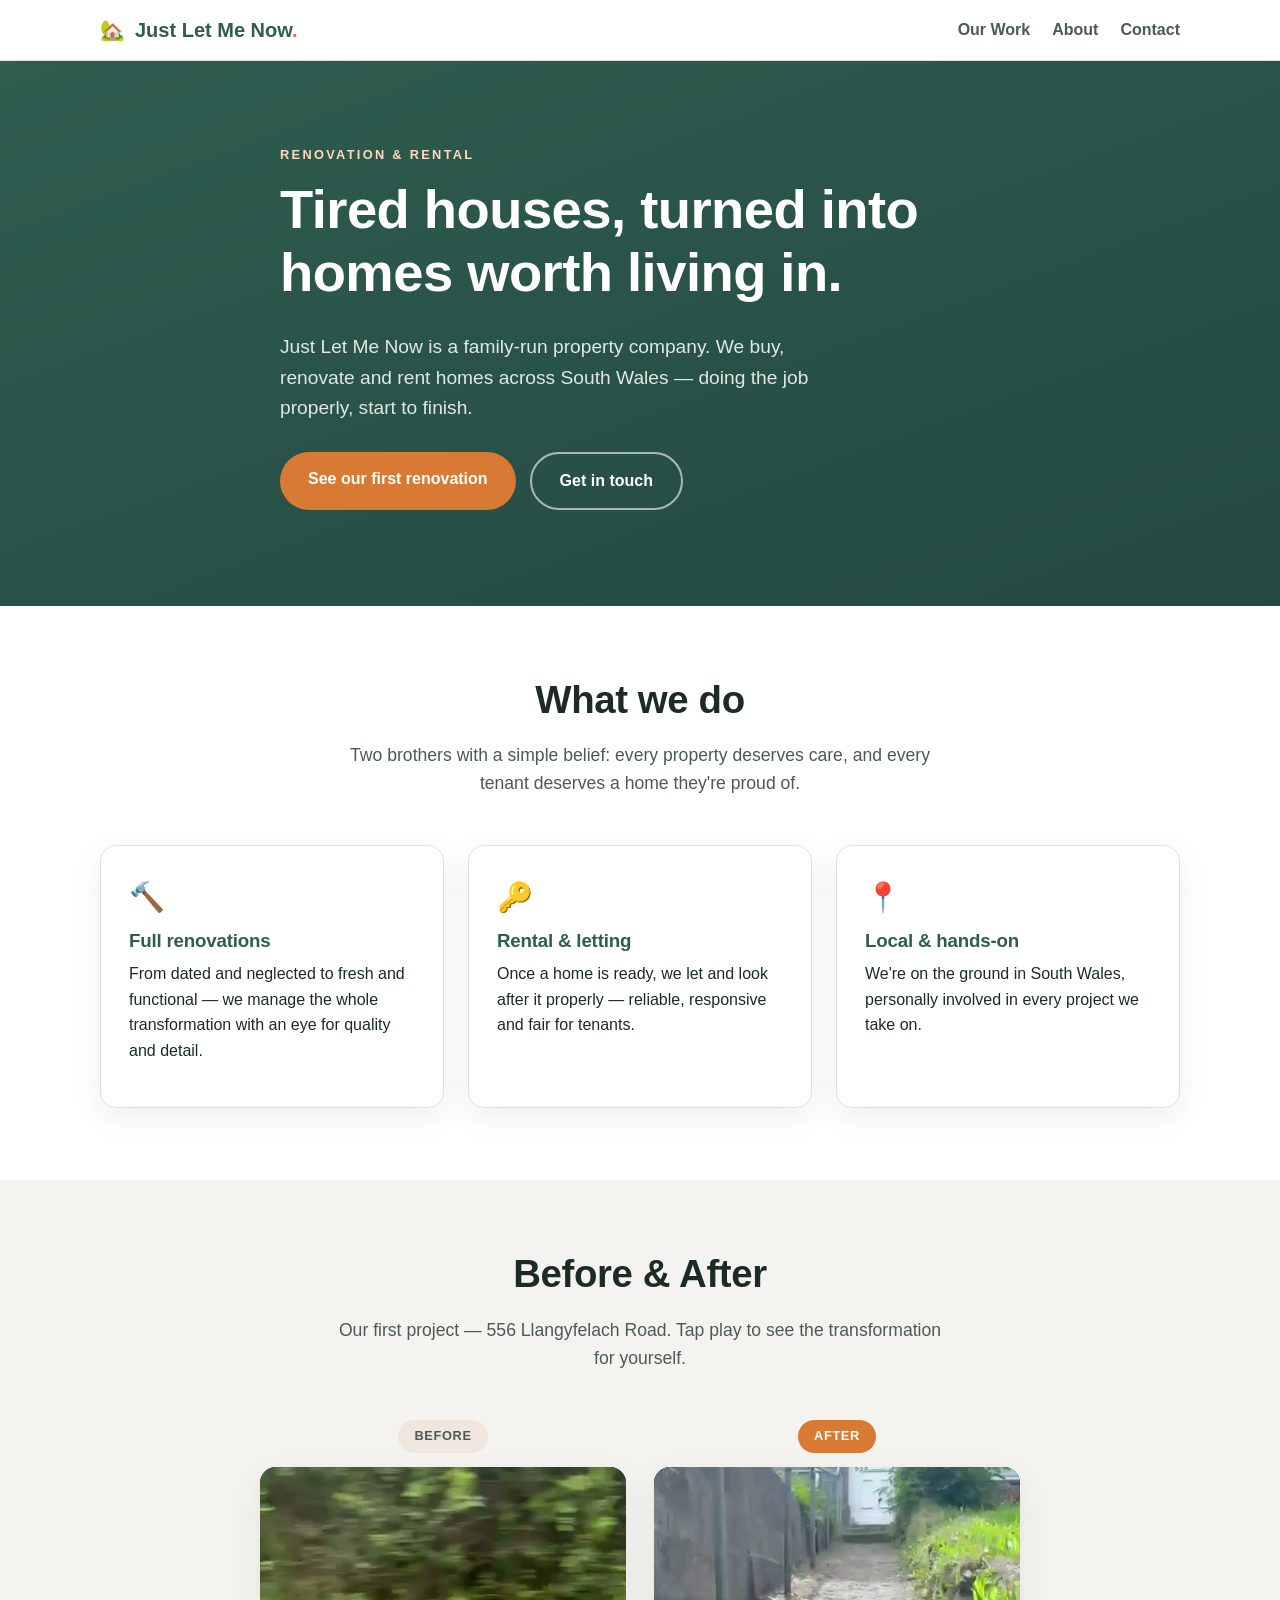
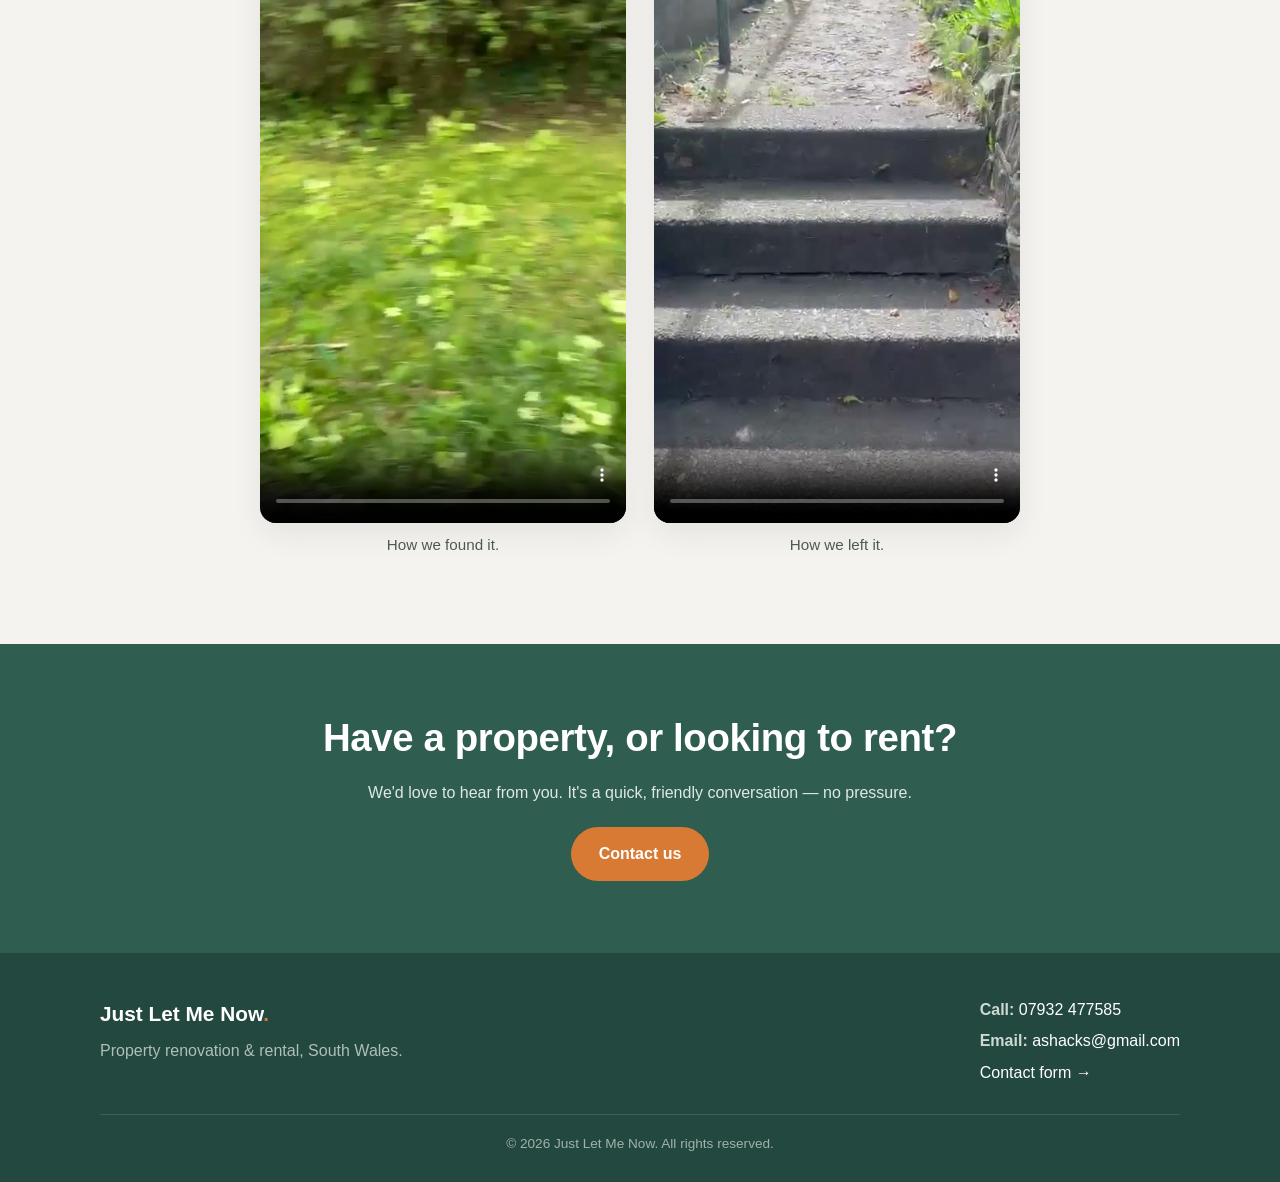
==== index.html @ cdf26bf0 "Build Just Let Me Now website with before/after videos, contact form, and FTP auto-deploy Co-Authore" ====
<!DOCTYPE html>
<html lang="en">
<head>
  <meta charset="UTF-8" />
  <meta name="viewport" content="width=device-width, initial-scale=1.0" />
  <title>Just Let Me Now — Property Renovation & Rental</title>
  <meta name="description" content="Just Let Me Now — a family-run property renovation and rental company. We transform tired houses into homes worth living in. See our before &amp; after." />
  <link rel="icon" href="assets/favicon.svg" type="image/svg+xml" />
  <link rel="stylesheet" href="styles.css" />
  <!-- Open Graph / social preview -->
  <meta property="og:title" content="Just Let Me Now — Property Renovation & Rental" />
  <meta property="og:description" content="We transform tired houses into homes worth living in. See our first renovation before &amp; after." />
  <meta property="og:type" content="website" />
  <meta property="og:url" content="https://www.justletmenow.com/" />
  <meta property="og:image" content="https://www.justletmenow.com/assets/after.jpg" />
</head>
<body>

  <header class="site-header">
    <nav class="nav">
      <a class="brand" href="index.html">
        <span aria-hidden="true">🏡</span>
        <span class="full">Just Let Me Now<span class="dot">.</span></span>
      </a>
      <div class="nav-links">
        <a href="#work">Our Work</a>
        <a href="#about">About</a>
        <a href="contact.html">Contact</a>
      </div>
    </nav>
  </header>

  <!-- Hero -->
  <section class="hero">
    <div class="container">
      <p class="eyebrow">Renovation &amp; Rental</p>
      <h1>Tired houses, turned into homes worth living in.</h1>
      <p class="lead">Just Let Me Now is a family-run property company. We buy, renovate and rent
        homes across South Wales — doing the job properly, start to finish.</p>
      <div class="hero-cta">
        <a class="btn" href="#work">See our first renovation</a>
        <a class="btn btn-ghost" href="contact.html">Get in touch</a>
      </div>
    </div>
  </section>

  <!-- What we do -->
  <section id="about">
    <div class="container">
      <div class="section-head">
        <h2>What we do</h2>
        <p>Two brothers with a simple belief: every property deserves care, and every tenant
          deserves a home they're proud of.</p>
      </div>
      <div class="grid-3">
        <div class="card">
          <div class="ico" aria-hidden="true">🔨</div>
          <h3>Full renovations</h3>
          <p>From dated and neglected to fresh and functional — we manage the whole transformation
            with an eye for quality and detail.</p>
        </div>
        <div class="card">
          <div class="ico" aria-hidden="true">🔑</div>
          <h3>Rental &amp; letting</h3>
          <p>Once a home is ready, we let and look after it properly — reliable, responsive and
            fair for tenants.</p>
        </div>
        <div class="card">
          <div class="ico" aria-hidden="true">📍</div>
          <h3>Local &amp; hands-on</h3>
          <p>We're on the ground in South Wales, personally involved in every project we take on.</p>
        </div>
      </div>
    </div>
  </section>

  <!-- Before / After -->
  <section id="work" class="alt">
    <div class="container">
      <div class="section-head">
        <h2>Before &amp; After</h2>
        <p>Our first project — 556 Llangyfelach Road. Tap play to see the transformation for
          yourself.</p>
      </div>
      <div class="ba-grid">
        <div class="ba-item before">
          <span class="tag">Before</span>
          <video controls preload="none" poster="assets/before.jpg" playsinline>
            <source src="assets/before.mp4" type="video/mp4" />
            Your browser doesn't support embedded video.
          </video>
          <p class="ba-caption">How we found it.</p>
        </div>
        <div class="ba-item after">
          <span class="tag">After</span>
          <video controls preload="none" poster="assets/after.jpg" playsinline>
            <source src="assets/after.mp4" type="video/mp4" />
            Your browser doesn't support embedded video.
          </video>
          <p class="ba-caption">How we left it.</p>
        </div>
      </div>
    </div>
  </section>

  <!-- CTA band -->
  <section class="cta-band">
    <div class="container">
      <h2>Have a property, or looking to rent?</h2>
      <p>We'd love to hear from you. It's a quick, friendly conversation — no pressure.</p>
      <div style="margin-top:22px;">
        <a class="btn" href="contact.html">Contact us</a>
      </div>
    </div>
  </section>

  <footer class="site-footer">
    <div class="container">
      <div class="footer-grid">
        <div>
          <div class="footer-brand">Just Let Me Now<span class="dot">.</span></div>
          <p style="margin-top:8px; color:#aebfb8;">Property renovation &amp; rental, South Wales.</p>
        </div>
        <div>
          <p style="margin:0 0 6px;"><strong>Call:</strong> <a href="tel:+447932477585">07932 477585</a></p>
          <p style="margin:0 0 6px;"><strong>Email:</strong> <a href="mailto:ashacks@gmail.com">ashacks@gmail.com</a></p>
          <p style="margin:0;"><a href="contact.html">Contact form →</a></p>
        </div>
      </div>
      <div class="footer-bottom">
        © <span id="year">2026</span> Just Let Me Now. All rights reserved.
      </div>
    </div>
  </footer>

  <script>document.getElementById('year').textContent = new Date().getFullYear();</script>
</body>
</html>
---- styles.css ----
/* Just Let Me Now — property renovation & rental
   Clean, modern, mobile-first theme */

:root {
  --bg: #ffffff;
  --bg-alt: #f5f3ef;
  --ink: #1c2b25;
  --ink-soft: #4c5a53;
  --accent: #d97a34;      /* warm terracotta */
  --accent-dark: #b45f22;
  --brand: #2f5d50;       /* deep green */
  --brand-dark: #234840;
  --line: #e3ded6;
  --radius: 16px;
  --shadow: 0 10px 30px rgba(28, 43, 37, 0.08);
  --maxw: 1120px;
  --font: -apple-system, BlinkMacSystemFont, "Segoe UI", Roboto, Helvetica, Arial, sans-serif;
}

* { box-sizing: border-box; }

html { scroll-behavior: smooth; }

body {
  margin: 0;
  font-family: var(--font);
  color: var(--ink);
  background: var(--bg);
  line-height: 1.6;
  -webkit-font-smoothing: antialiased;
}

img, video { max-width: 100%; display: block; }

a { color: var(--brand); text-decoration: none; }
a:hover { color: var(--accent-dark); }

h1, h2, h3 { line-height: 1.15; margin: 0 0 .5em; letter-spacing: -0.01em; }
h1 { font-size: clamp(2rem, 5vw, 3.4rem); }
h2 { font-size: clamp(1.6rem, 3.5vw, 2.4rem); }
p { margin: 0 0 1em; }

.container { width: 100%; max-width: var(--maxw); margin: 0 auto; padding: 0 20px; }

/* ---- Buttons ---- */
.btn {
  display: inline-block;
  background: var(--accent);
  color: #fff;
  padding: 14px 28px;
  border-radius: 999px;
  font-weight: 600;
  border: none;
  cursor: pointer;
  transition: transform .15s ease, background .2s ease;
}
.btn:hover { background: var(--accent-dark); color: #fff; transform: translateY(-2px); }
.btn-ghost {
  background: transparent;
  color: var(--brand);
  border: 2px solid var(--brand);
}
.btn-ghost:hover { background: var(--brand); color: #fff; }

/* ---- Header ---- */
.site-header {
  position: sticky; top: 0; z-index: 50;
  background: rgba(255,255,255,.9);
  backdrop-filter: blur(8px);
  border-bottom: 1px solid var(--line);
}
.nav {
  display: flex; align-items: center; justify-content: space-between;
  padding: 14px 20px; max-width: var(--maxw); margin: 0 auto;
}
.brand { display: flex; align-items: center; gap: 10px; font-weight: 800; font-size: 1.25rem; color: var(--brand); }
.brand .dot { color: var(--accent); }
.brand:hover { color: var(--brand-dark); }
.nav-links { display: flex; gap: 22px; align-items: center; }
.nav-links a { color: var(--ink-soft); font-weight: 600; }
.nav-links a:hover { color: var(--accent-dark); }

/* ---- Hero ---- */
.hero {
  background: linear-gradient(160deg, var(--brand) 0%, var(--brand-dark) 100%);
  color: #fff;
  padding: 84px 0 96px;
  position: relative;
  overflow: hidden;
}
.hero .container { position: relative; z-index: 2; max-width: 760px; }
.hero .eyebrow {
  text-transform: uppercase; letter-spacing: .18em; font-size: .8rem;
  color: #ffd9bd; font-weight: 700; margin-bottom: 14px;
}
.hero h1 { color: #fff; }
.hero p.lead { font-size: 1.2rem; color: #dfe9e4; max-width: 560px; }
.hero-cta { display: flex; gap: 14px; flex-wrap: wrap; margin-top: 28px; }
.hero-cta .btn-ghost { color: #fff; border-color: rgba(255,255,255,.6); }
.hero-cta .btn-ghost:hover { background: #fff; color: var(--brand); }

/* ---- Sections ---- */
section { padding: 72px 0; }
.section-head { max-width: 620px; margin: 0 auto 48px; text-align: center; }
.section-head p { color: var(--ink-soft); font-size: 1.1rem; }
.alt { background: var(--bg-alt); }

/* ---- Features ---- */
.grid-3 { display: grid; grid-template-columns: repeat(3, 1fr); gap: 24px; }
.card {
  background: #fff; border: 1px solid var(--line); border-radius: var(--radius);
  padding: 28px; box-shadow: var(--shadow);
}
.card h3 { color: var(--brand); }
.card .ico { font-size: 1.8rem; margin-bottom: 10px; }

/* ---- Before / After ---- */
.ba-grid {
  display: grid; grid-template-columns: repeat(2, 1fr); gap: 28px;
  max-width: 760px; margin: 0 auto;
}
.ba-item { text-align: center; }
.ba-item .tag {
  display: inline-block; font-weight: 700; letter-spacing: .05em;
  text-transform: uppercase; font-size: .8rem; padding: 6px 16px;
  border-radius: 999px; margin-bottom: 14px;
}
.ba-item.before .tag { background: #efe7dd; color: var(--ink-soft); }
.ba-item.after  .tag { background: var(--accent); color: #fff; }
.ba-item video {
  width: 100%; border-radius: var(--radius); box-shadow: var(--shadow);
  background: #000; aspect-ratio: 464 / 832;
}
.ba-caption { color: var(--ink-soft); margin-top: 10px; font-size: .95rem; }

/* ---- Contact ---- */
.contact-wrap { display: grid; grid-template-columns: 1.1fr 1fr; gap: 40px; align-items: start; }
.contact-info .line { display: flex; align-items: center; gap: 12px; margin-bottom: 16px; font-size: 1.05rem; }
.contact-info .line .ico { font-size: 1.3rem; }
form.contact-form { background: #fff; border: 1px solid var(--line); border-radius: var(--radius); padding: 28px; box-shadow: var(--shadow); }
.field { margin-bottom: 18px; }
.field label { display: block; font-weight: 600; margin-bottom: 6px; font-size: .95rem; }
.field input, .field textarea {
  width: 100%; padding: 12px 14px; border: 1px solid var(--line);
  border-radius: 10px; font-family: inherit; font-size: 1rem; background: #fdfcfa;
}
.field input:focus, .field textarea:focus { outline: none; border-color: var(--accent); box-shadow: 0 0 0 3px rgba(217,122,52,.15); }
.field textarea { min-height: 130px; resize: vertical; }
.hp { position: absolute; left: -9999px; }  /* honeypot */
.form-note { font-size: .85rem; color: var(--ink-soft); margin-top: 8px; }
.alert { padding: 14px 18px; border-radius: 10px; margin-bottom: 22px; font-weight: 600; }
.alert.ok { background: #e6f4ec; color: #1f6b45; border: 1px solid #bfe3ce; }
.alert.err { background: #fbe9e7; color: #a3372c; border: 1px solid #f2c6c0; }

/* ---- CTA band ---- */
.cta-band { background: var(--brand); color: #fff; text-align: center; }
.cta-band h2 { color: #fff; }
.cta-band p { color: #dfe9e4; }

/* ---- Footer ---- */
.site-footer { background: var(--brand-dark); color: #cdd9d3; padding: 44px 0 28px; }
.footer-grid { display: flex; justify-content: space-between; flex-wrap: wrap; gap: 24px; }
.site-footer a { color: #fff; }
.site-footer a:hover { color: var(--accent); }
.footer-brand { font-weight: 800; font-size: 1.3rem; color: #fff; }
.footer-brand .dot { color: var(--accent); }
.footer-bottom { border-top: 1px solid rgba(255,255,255,.12); margin-top: 28px; padding-top: 18px; font-size: .85rem; color: #9fb2ab; text-align: center; }

/* ---- Responsive ---- */
@media (max-width: 820px) {
  .grid-3 { grid-template-columns: 1fr; }
  .contact-wrap { grid-template-columns: 1fr; }
  .nav-links { gap: 14px; font-size: .95rem; }
}
@media (max-width: 560px) {
  .ba-grid { grid-template-columns: 1fr; max-width: 360px; }
  .brand span.full { display: none; }
  section { padding: 54px 0; }
}
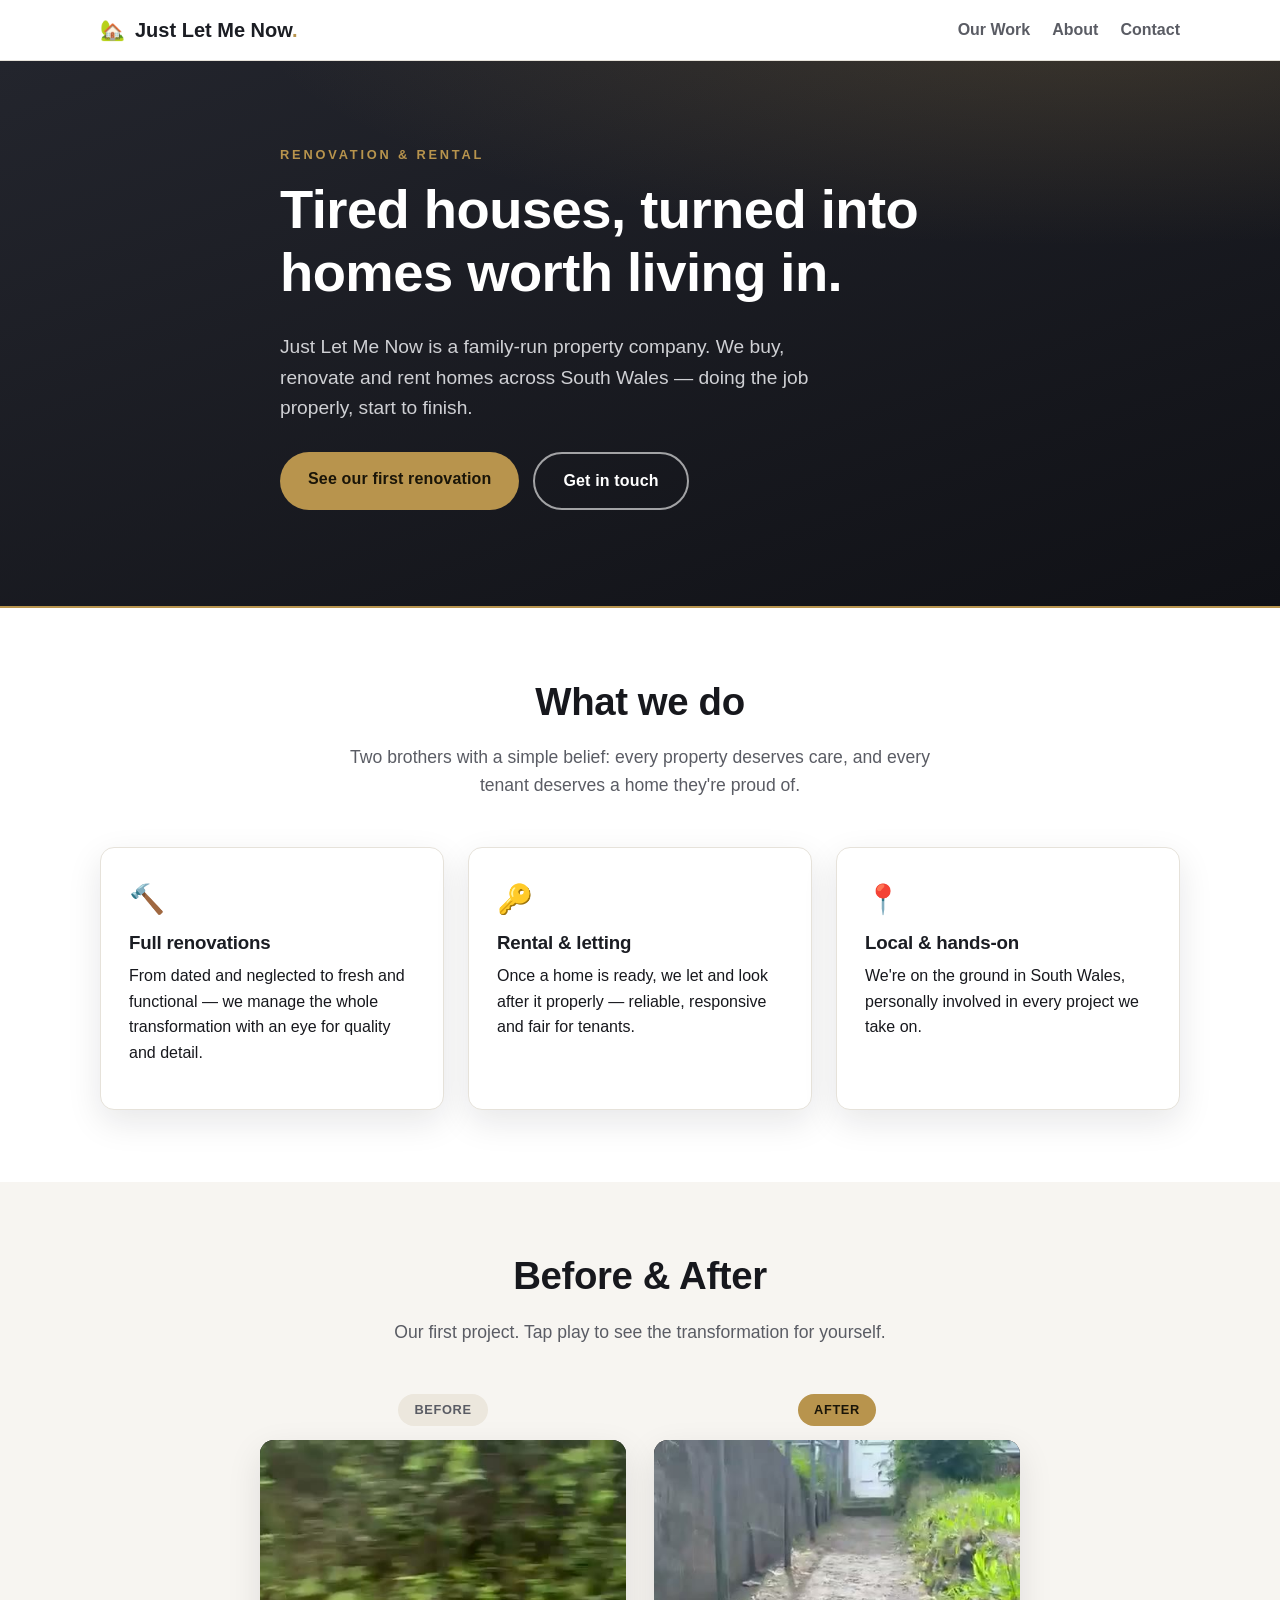
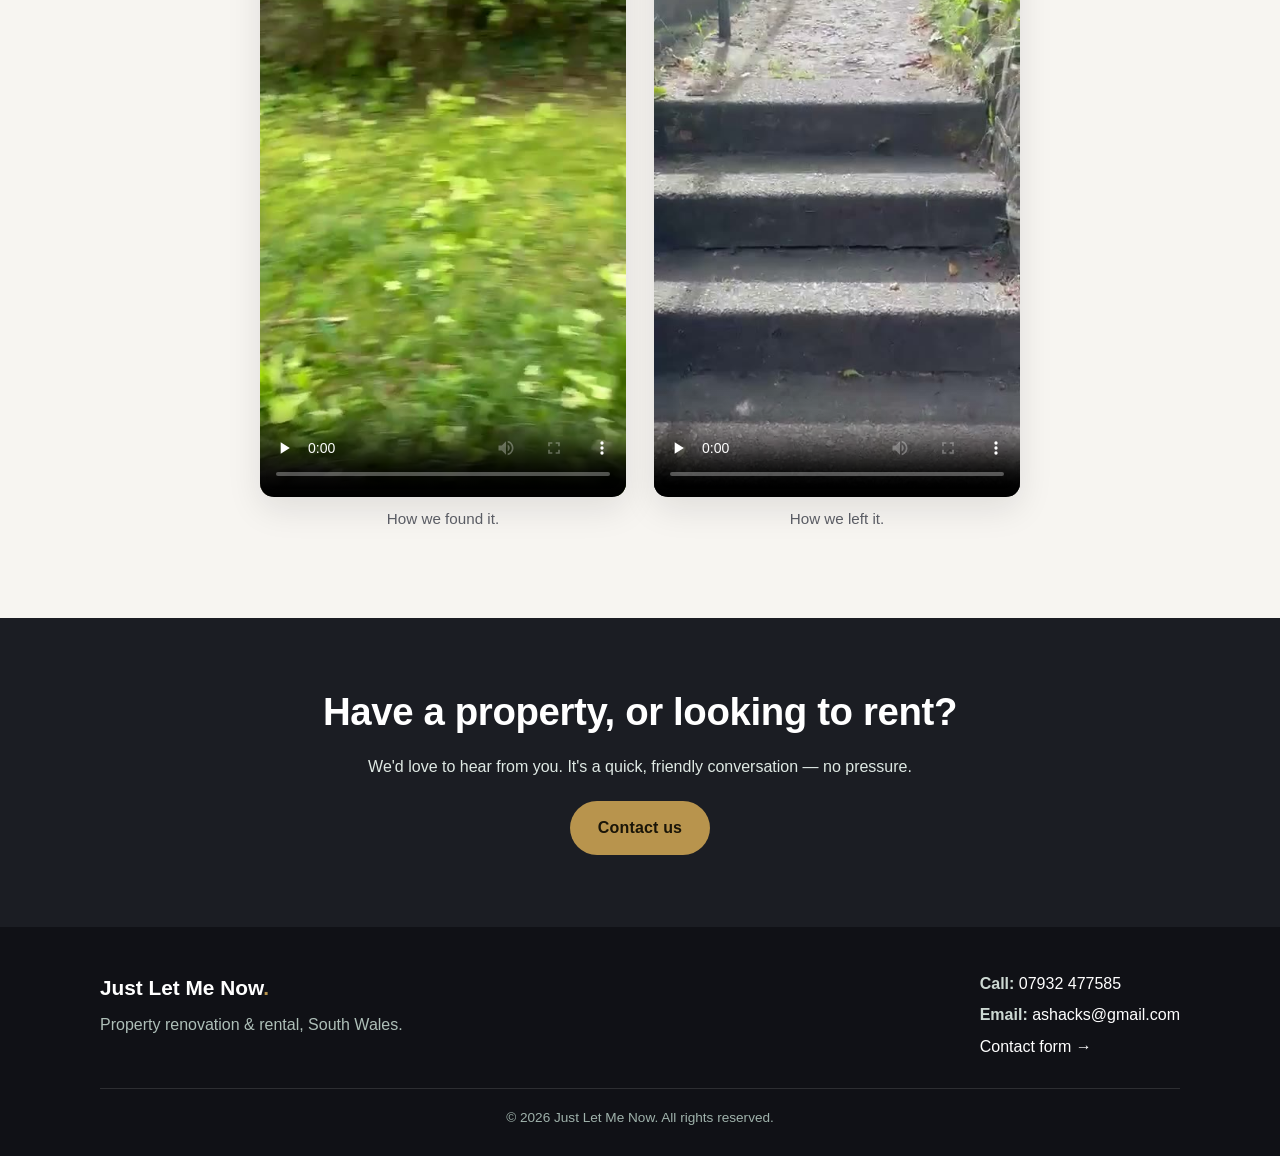
==== commit 2751568b: "Switch to charcoal/brass premium theme; remove property address; use .co.uk canonical URLs Co-Author" ====
--- a/index.html
+++ b/index.html
@@ -11,8 +11,8 @@
   <meta property="og:title" content="Just Let Me Now — Property Renovation & Rental" />
   <meta property="og:description" content="We transform tired houses into homes worth living in. See our first renovation before &amp; after." />
   <meta property="og:type" content="website" />
-  <meta property="og:url" content="https://www.justletmenow.com/" />
-  <meta property="og:image" content="https://www.justletmenow.com/assets/after.jpg" />
+  <meta property="og:url" content="https://justletmenow.co.uk/" />
+  <meta property="og:image" content="https://justletmenow.co.uk/assets/after.jpg" />
 </head>
 <body>
 
@@ -79,8 +79,7 @@
     <div class="container">
       <div class="section-head">
         <h2>Before &amp; After</h2>
-        <p>Our first project — 556 Llangyfelach Road. Tap play to see the transformation for
-          yourself.</p>
+        <p>Our first project. Tap play to see the transformation for yourself.</p>
       </div>
       <div class="ba-grid">
         <div class="ba-item before">
--- a/styles.css
+++ b/styles.css
@@ -3,16 +3,16 @@
 
 :root {
   --bg: #ffffff;
-  --bg-alt: #f5f3ef;
-  --ink: #1c2b25;
-  --ink-soft: #4c5a53;
-  --accent: #d97a34;      /* warm terracotta */
-  --accent-dark: #b45f22;
-  --brand: #2f5d50;       /* deep green */
-  --brand-dark: #234840;
-  --line: #e3ded6;
-  --radius: 16px;
-  --shadow: 0 10px 30px rgba(28, 43, 37, 0.08);
+  --bg-alt: #f7f5f1;      /* warm off-white / paper */
+  --ink: #17181d;         /* near-black charcoal */
+  --ink-soft: #5a5c64;
+  --accent: #b8944d;      /* refined brass */
+  --accent-dark: #9a7938;
+  --brand: #1b1d23;       /* charcoal ink */
+  --brand-dark: #101116;
+  --line: #e6e2da;
+  --radius: 14px;
+  --shadow: 0 12px 34px rgba(23, 24, 29, 0.10);
   --maxw: 1120px;
   --font: -apple-system, BlinkMacSystemFont, "Segoe UI", Roboto, Helvetica, Arial, sans-serif;
 }
@@ -46,10 +46,11 @@
 .btn {
   display: inline-block;
   background: var(--accent);
-  color: #fff;
+  color: #1a1508;
   padding: 14px 28px;
   border-radius: 999px;
-  font-weight: 600;
+  font-weight: 700;
+  letter-spacing: .01em;
   border: none;
   cursor: pointer;
   transition: transform .15s ease, background .2s ease;
@@ -82,19 +83,22 @@
 
 /* ---- Hero ---- */
 .hero {
-  background: linear-gradient(160deg, var(--brand) 0%, var(--brand-dark) 100%);
+  background:
+    radial-gradient(120% 80% at 85% -10%, rgba(184,148,77,.22) 0%, rgba(184,148,77,0) 55%),
+    linear-gradient(160deg, #23252d 0%, var(--brand-dark) 100%);
   color: #fff;
   padding: 84px 0 96px;
   position: relative;
   overflow: hidden;
+  border-bottom: 2px solid var(--accent);
 }
 .hero .container { position: relative; z-index: 2; max-width: 760px; }
 .hero .eyebrow {
-  text-transform: uppercase; letter-spacing: .18em; font-size: .8rem;
-  color: #ffd9bd; font-weight: 700; margin-bottom: 14px;
+  text-transform: uppercase; letter-spacing: .22em; font-size: .8rem;
+  color: var(--accent); font-weight: 700; margin-bottom: 14px;
 }
 .hero h1 { color: #fff; }
-.hero p.lead { font-size: 1.2rem; color: #dfe9e4; max-width: 560px; }
+.hero p.lead { font-size: 1.2rem; color: #cfd0d4; max-width: 560px; }
 .hero-cta { display: flex; gap: 14px; flex-wrap: wrap; margin-top: 28px; }
 .hero-cta .btn-ghost { color: #fff; border-color: rgba(255,255,255,.6); }
 .hero-cta .btn-ghost:hover { background: #fff; color: var(--brand); }
@@ -125,8 +129,8 @@
   text-transform: uppercase; font-size: .8rem; padding: 6px 16px;
   border-radius: 999px; margin-bottom: 14px;
 }
-.ba-item.before .tag { background: #efe7dd; color: var(--ink-soft); }
-.ba-item.after  .tag { background: var(--accent); color: #fff; }
+.ba-item.before .tag { background: #ece7dd; color: var(--ink-soft); }
+.ba-item.after  .tag { background: var(--accent); color: #1a1508; }
 .ba-item video {
   width: 100%; border-radius: var(--radius); box-shadow: var(--shadow);
   background: #000; aspect-ratio: 464 / 832;
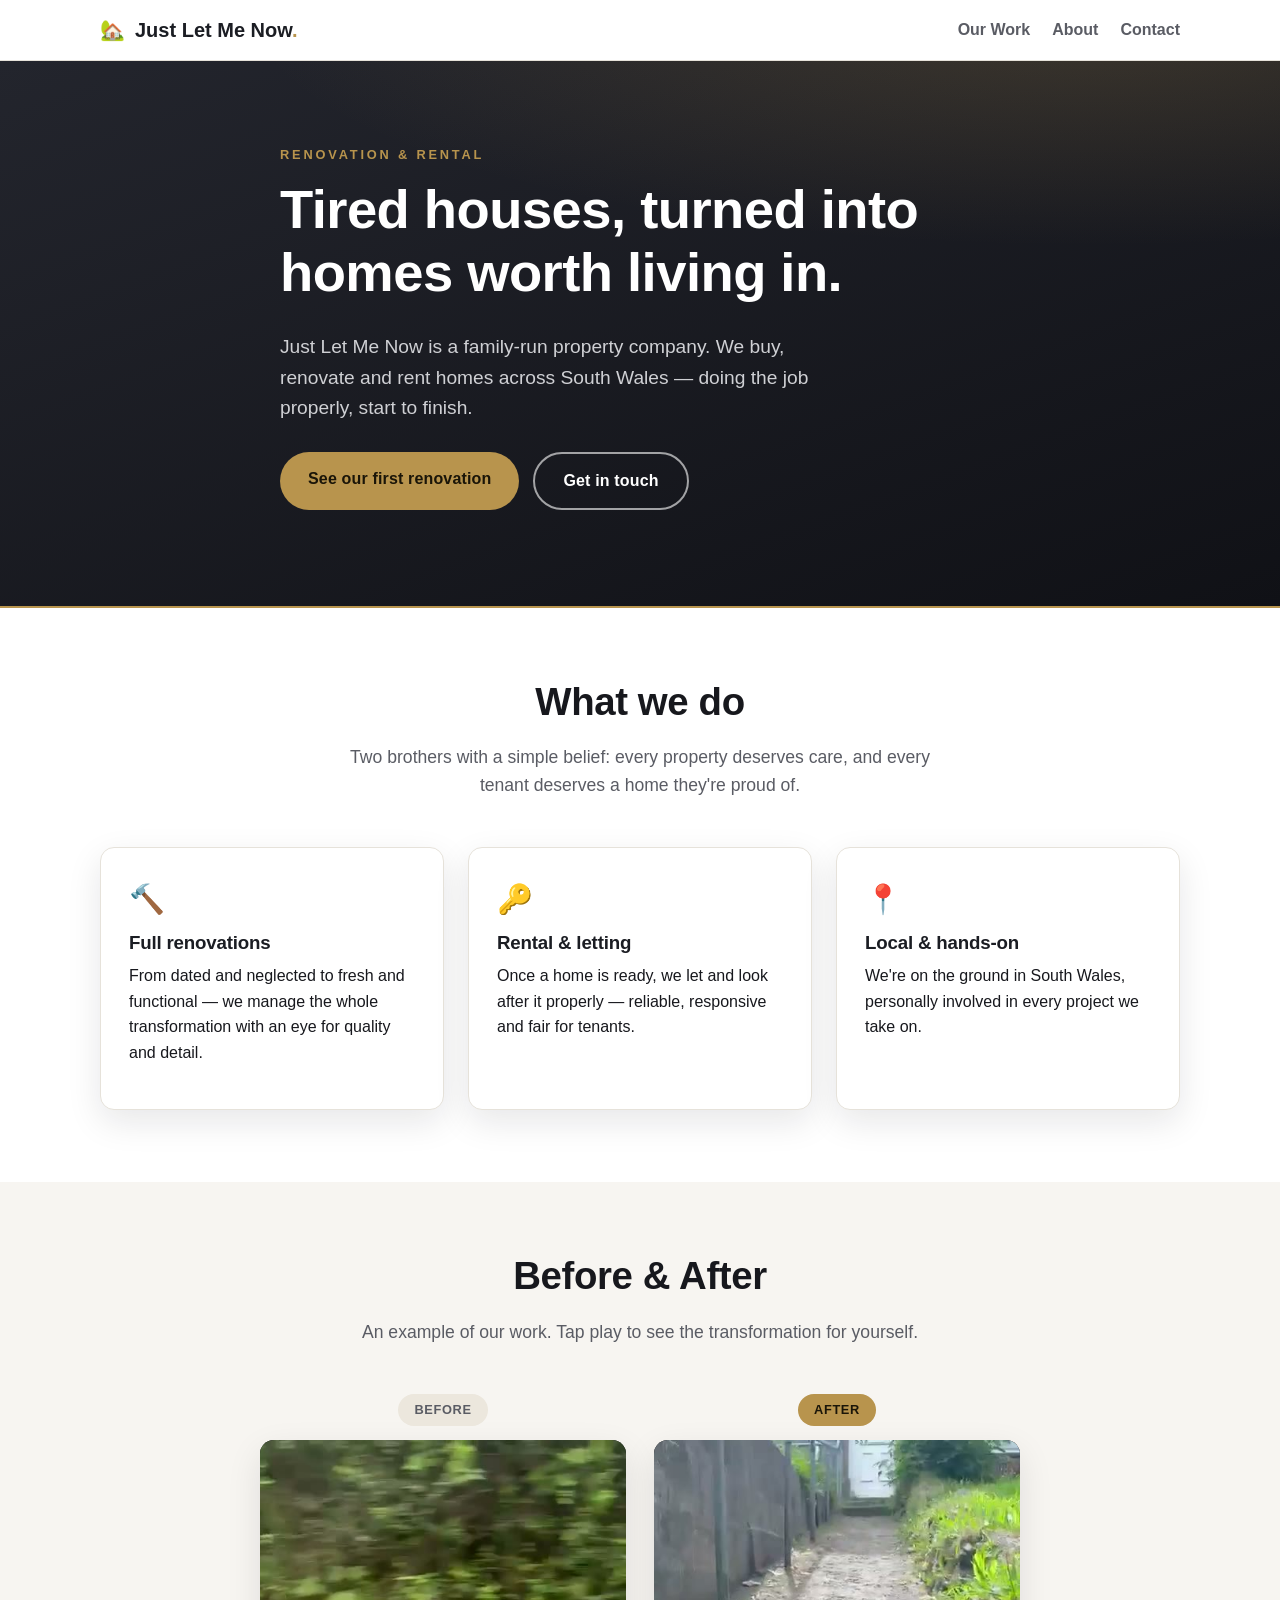
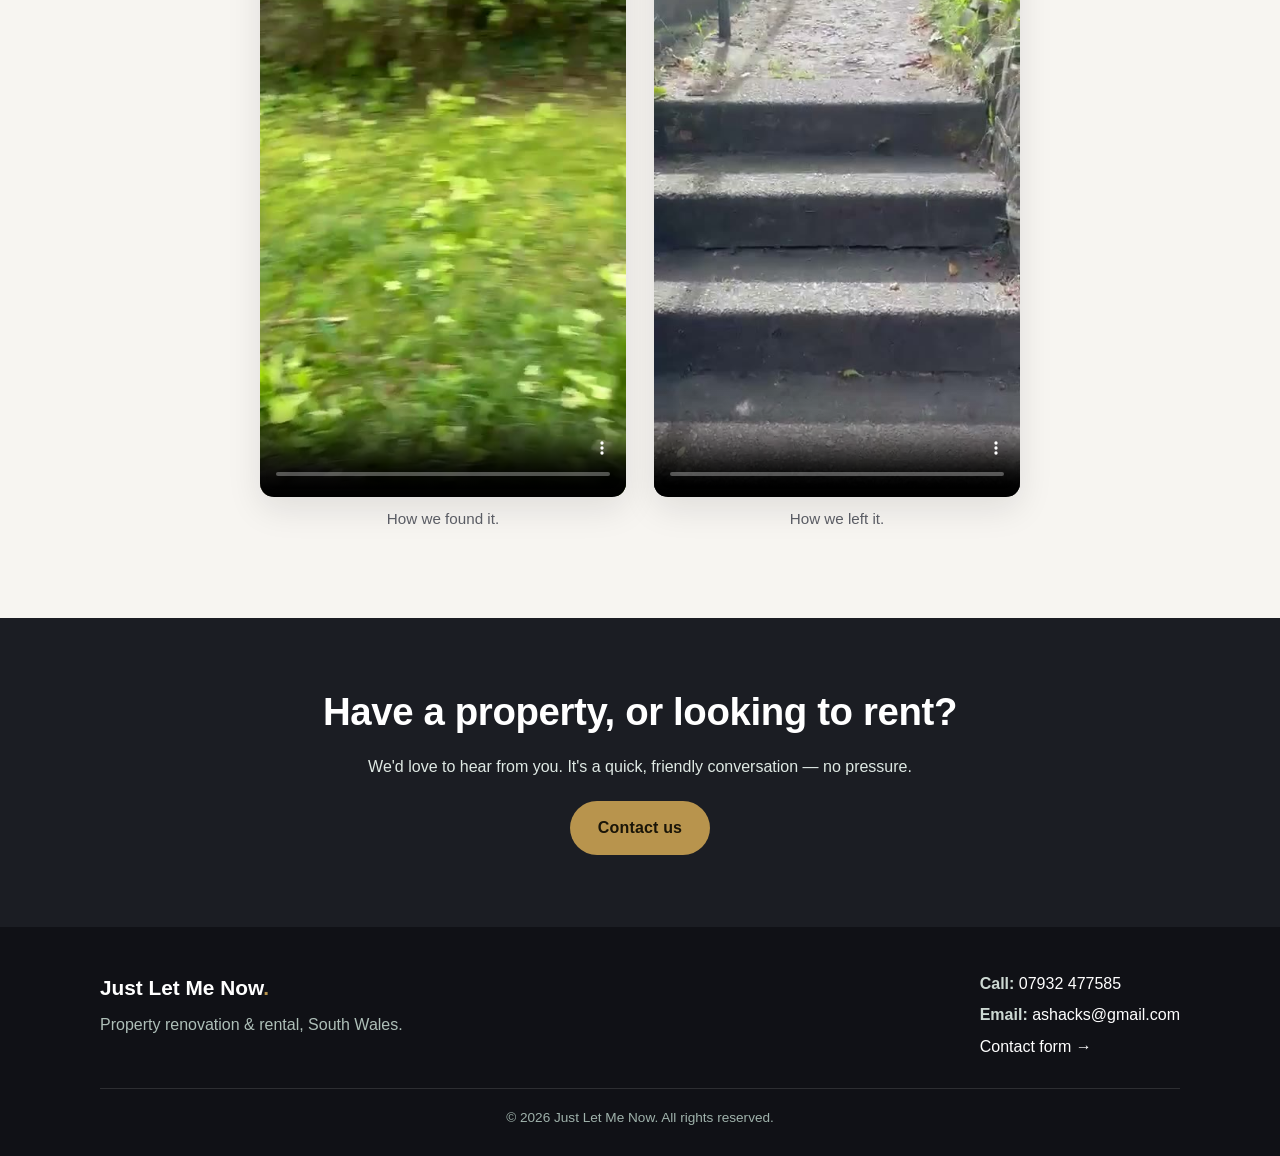
==== commit eef94492: "Reword before/after intro to 'an example of our work' Co-Authored-By: Claude Opus 4.8 (1M context) <" ====
--- a/index.html
+++ b/index.html
@@ -79,7 +79,7 @@
     <div class="container">
       <div class="section-head">
         <h2>Before &amp; After</h2>
-        <p>Our first project. Tap play to see the transformation for yourself.</p>
+        <p>An example of our work. Tap play to see the transformation for yourself.</p>
       </div>
       <div class="ba-grid">
         <div class="ba-item before">
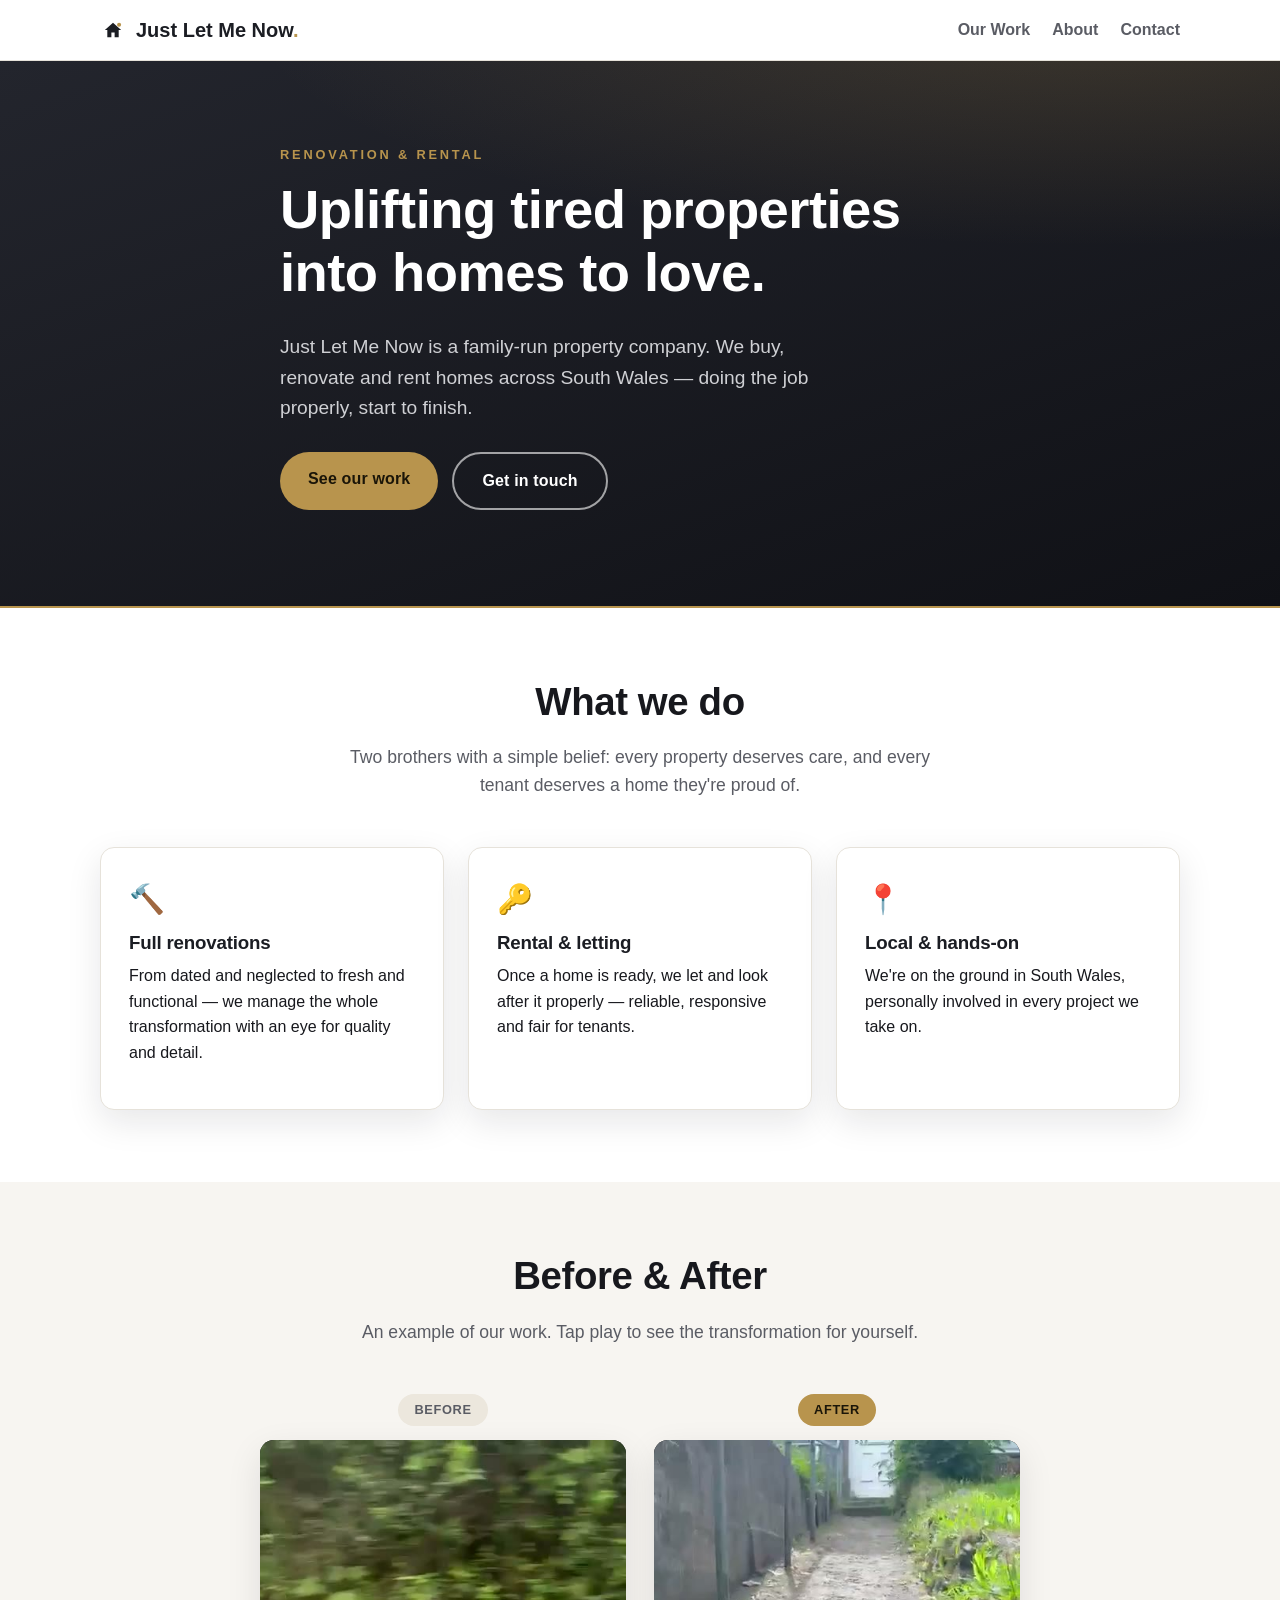
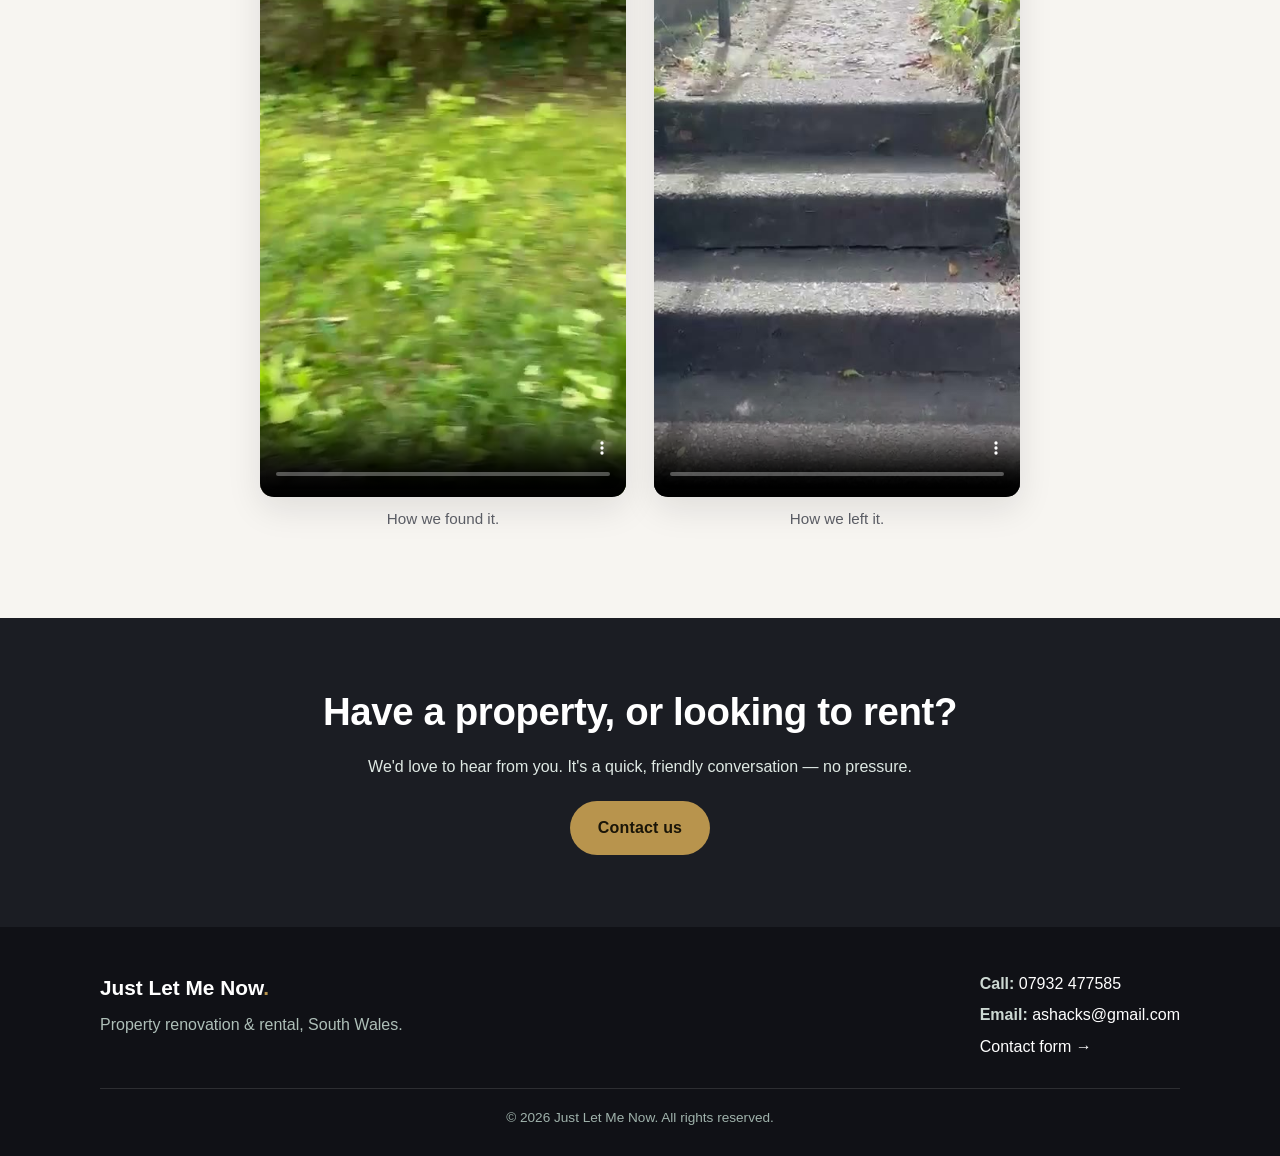
==== commit 4f20b28c: "Recolour favicon + brand mark to charcoal/brass; new uplifting hero headline; ignore screens/ Co-Aut" ====
--- a/index.html
+++ b/index.html
@@ -19,7 +19,10 @@
   <header class="site-header">
     <nav class="nav">
       <a class="brand" href="index.html">
-        <span aria-hidden="true">🏡</span>
+        <svg class="brand-mark" viewBox="0 0 64 64" width="26" height="26" aria-hidden="true">
+          <path d="M32 14 L52 32 H46 V50 H36 V38 H28 V50 H18 V32 H12 Z" fill="#1b1d23"/>
+          <circle cx="47" cy="19" r="5" fill="#b8944d"/>
+        </svg>
         <span class="full">Just Let Me Now<span class="dot">.</span></span>
       </a>
       <div class="nav-links">
@@ -34,11 +37,11 @@
   <section class="hero">
     <div class="container">
       <p class="eyebrow">Renovation &amp; Rental</p>
-      <h1>Tired houses, turned into homes worth living in.</h1>
+      <h1>Uplifting tired properties into homes to love.</h1>
       <p class="lead">Just Let Me Now is a family-run property company. We buy, renovate and rent
         homes across South Wales — doing the job properly, start to finish.</p>
       <div class="hero-cta">
-        <a class="btn" href="#work">See our first renovation</a>
+        <a class="btn" href="#work">See our work</a>
         <a class="btn btn-ghost" href="contact.html">Get in touch</a>
       </div>
     </div>
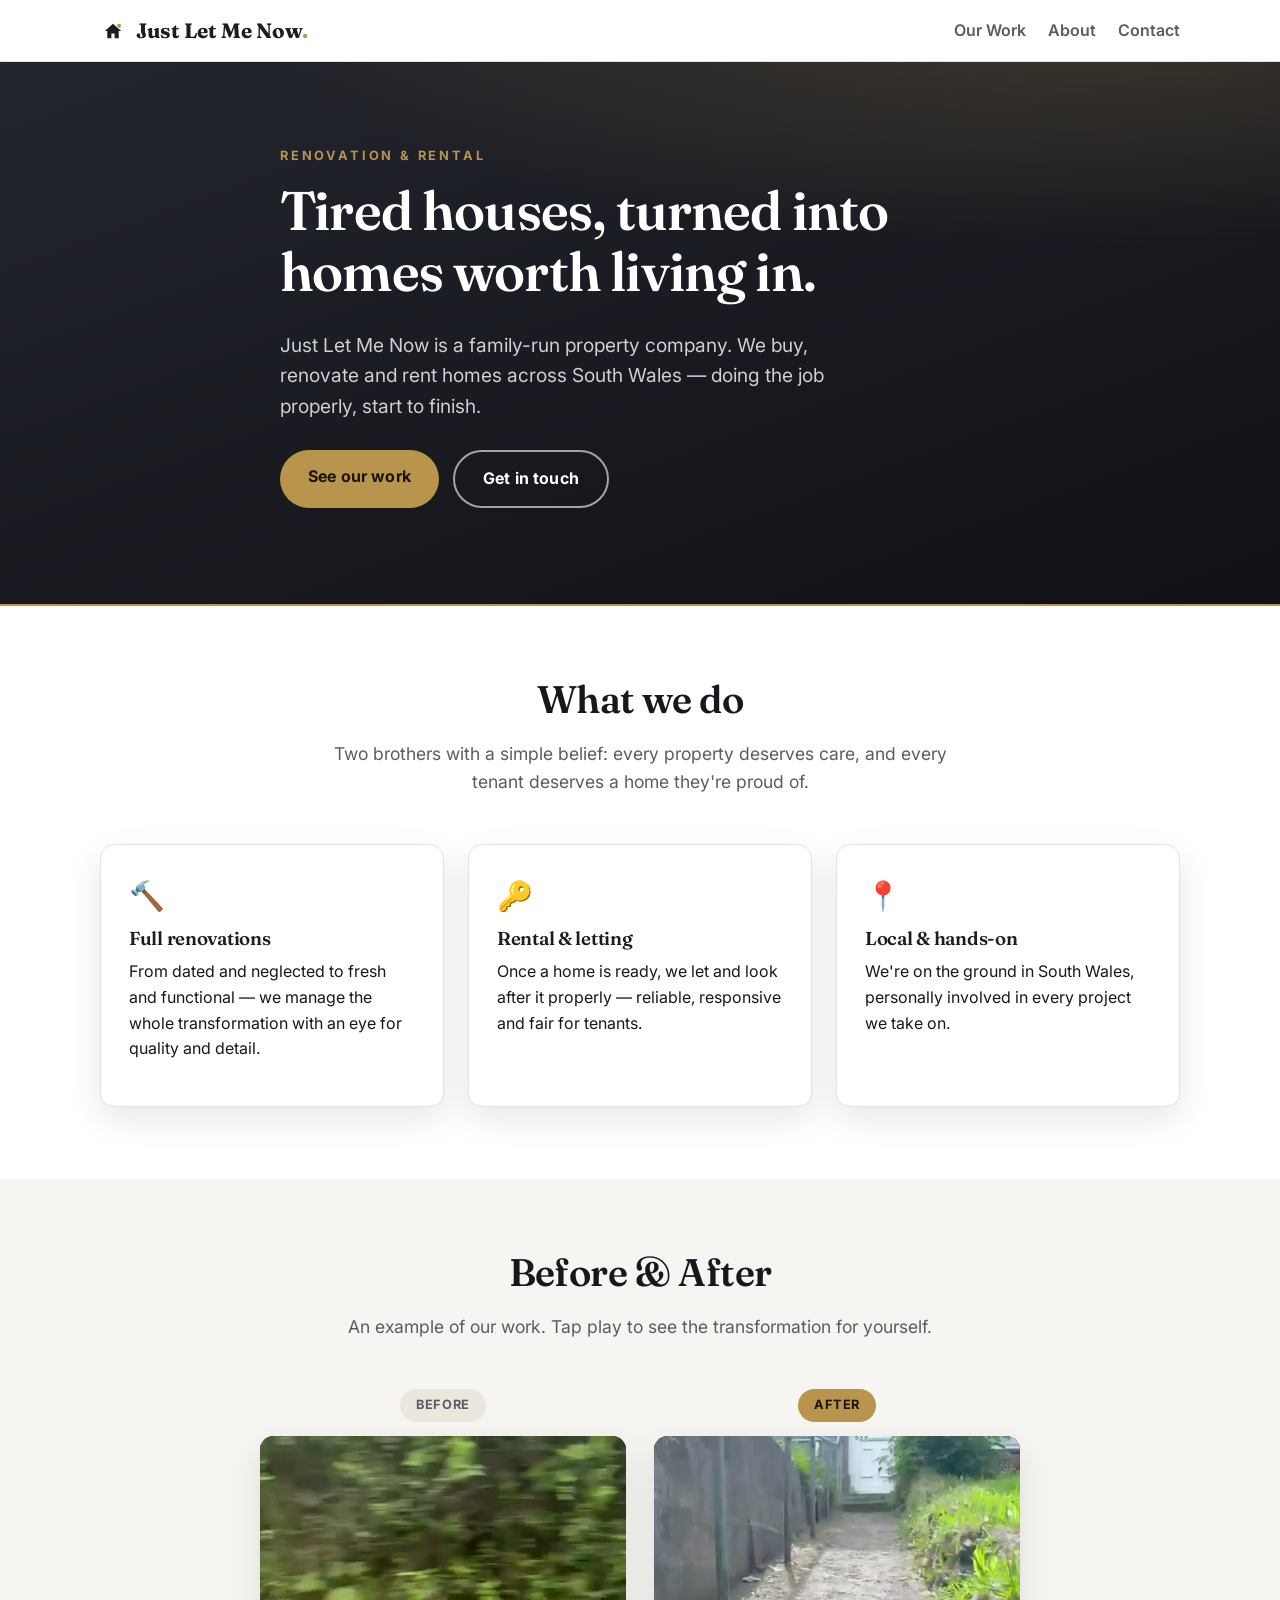
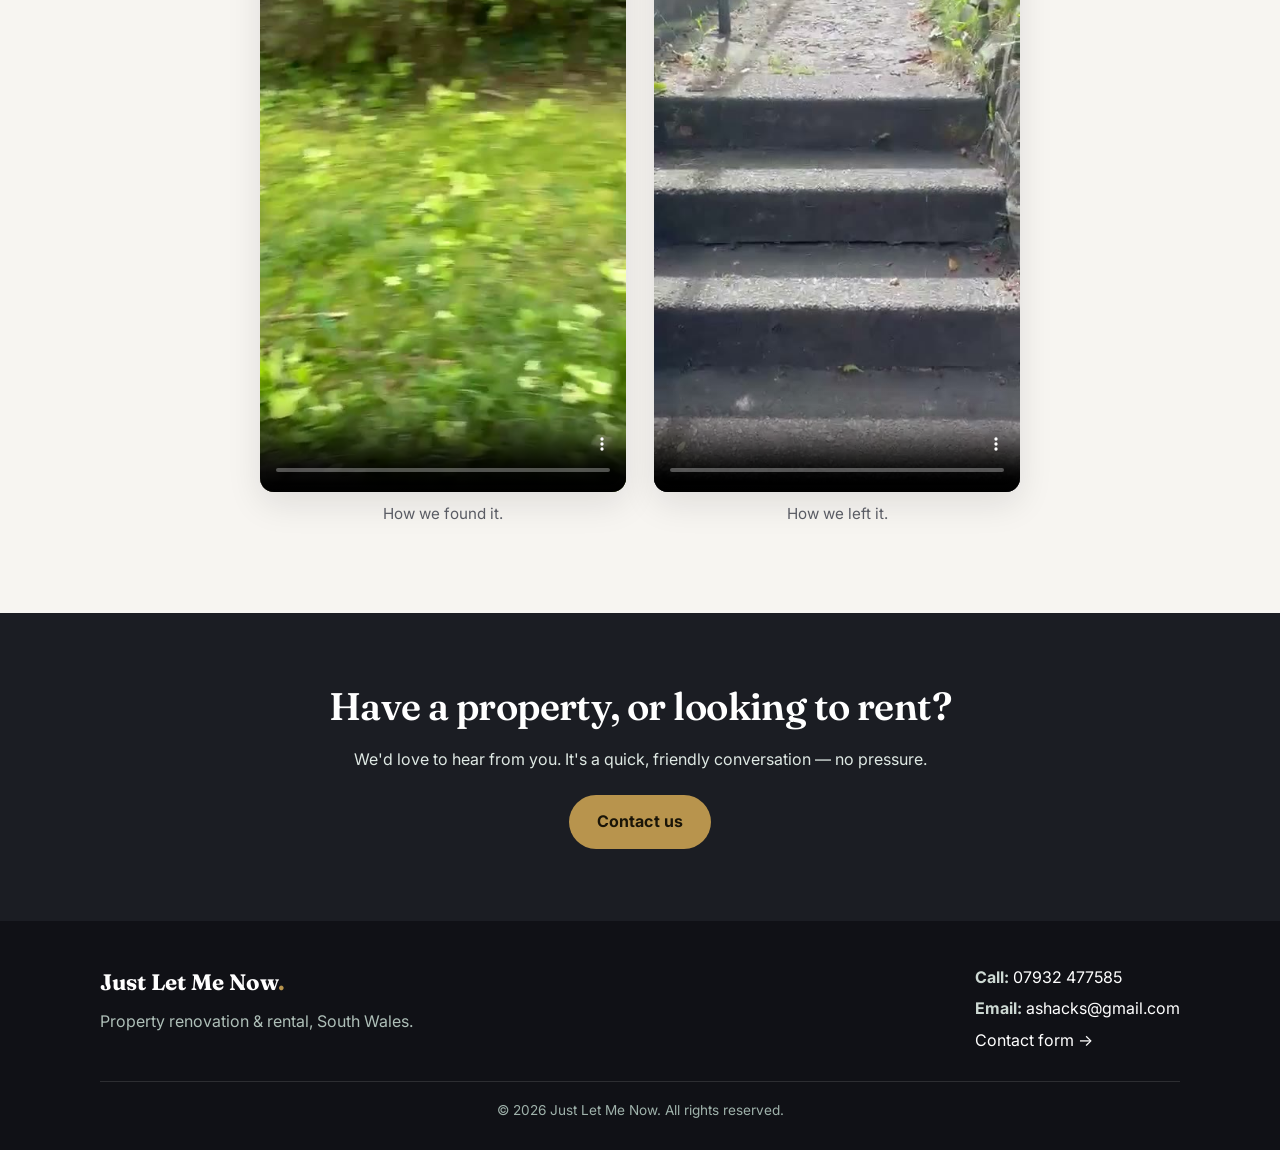
==== commit 232eee81: "Restore original hero copy; add Fraunces display serif for headings + Inter body Co-Authored-By: Cla" ====
--- a/index.html
+++ b/index.html
@@ -6,6 +6,9 @@
   <title>Just Let Me Now — Property Renovation & Rental</title>
   <meta name="description" content="Just Let Me Now — a family-run property renovation and rental company. We transform tired houses into homes worth living in. See our before &amp; after." />
   <link rel="icon" href="assets/favicon.svg" type="image/svg+xml" />
+  <link rel="preconnect" href="https://fonts.googleapis.com" />
+  <link rel="preconnect" href="https://fonts.gstatic.com" crossorigin />
+  <link href="https://fonts.googleapis.com/css2?family=Fraunces:opsz,wght@9..144,500;9..144,600;9..144,700&family=Inter:wght@400;500;600;700&display=swap" rel="stylesheet" />
   <link rel="stylesheet" href="styles.css" />
   <!-- Open Graph / social preview -->
   <meta property="og:title" content="Just Let Me Now — Property Renovation & Rental" />
@@ -37,7 +40,7 @@
   <section class="hero">
     <div class="container">
       <p class="eyebrow">Renovation &amp; Rental</p>
-      <h1>Uplifting tired properties into homes to love.</h1>
+      <h1>Tired houses, turned into homes worth living in.</h1>
       <p class="lead">Just Let Me Now is a family-run property company. We buy, renovate and rent
         homes across South Wales — doing the job properly, start to finish.</p>
       <div class="hero-cta">
--- a/styles.css
+++ b/styles.css
@@ -14,7 +14,8 @@
   --radius: 14px;
   --shadow: 0 12px 34px rgba(23, 24, 29, 0.10);
   --maxw: 1120px;
-  --font: -apple-system, BlinkMacSystemFont, "Segoe UI", Roboto, Helvetica, Arial, sans-serif;
+  --font: "Inter", -apple-system, BlinkMacSystemFont, "Segoe UI", Roboto, Helvetica, Arial, sans-serif;
+  --font-head: "Fraunces", Georgia, "Times New Roman", serif;
 }
 
 * { box-sizing: border-box; }
@@ -35,7 +36,7 @@
 a { color: var(--brand); text-decoration: none; }
 a:hover { color: var(--accent-dark); }
 
-h1, h2, h3 { line-height: 1.15; margin: 0 0 .5em; letter-spacing: -0.01em; }
+h1, h2, h3 { font-family: var(--font-head); font-weight: 600; line-height: 1.12; margin: 0 0 .5em; letter-spacing: -0.015em; }
 h1 { font-size: clamp(2rem, 5vw, 3.4rem); }
 h2 { font-size: clamp(1.6rem, 3.5vw, 2.4rem); }
 p { margin: 0 0 1em; }
@@ -74,7 +75,7 @@
   display: flex; align-items: center; justify-content: space-between;
   padding: 14px 20px; max-width: var(--maxw); margin: 0 auto;
 }
-.brand { display: flex; align-items: center; gap: 10px; font-weight: 800; font-size: 1.25rem; color: var(--brand); }
+.brand { display: flex; align-items: center; gap: 10px; font-family: var(--font-head); font-weight: 700; font-size: 1.3rem; color: var(--brand); }
 .brand .dot { color: var(--accent); }
 .brand:hover { color: var(--brand-dark); }
 .nav-links { display: flex; gap: 22px; align-items: center; }
@@ -166,7 +167,7 @@
 .footer-grid { display: flex; justify-content: space-between; flex-wrap: wrap; gap: 24px; }
 .site-footer a { color: #fff; }
 .site-footer a:hover { color: var(--accent); }
-.footer-brand { font-weight: 800; font-size: 1.3rem; color: #fff; }
+.footer-brand { font-family: var(--font-head); font-weight: 700; font-size: 1.4rem; color: #fff; }
 .footer-brand .dot { color: var(--accent); }
 .footer-bottom { border-top: 1px solid rgba(255,255,255,.12); margin-top: 28px; padding-top: 18px; font-size: .85rem; color: #9fb2ab; text-align: center; }
 
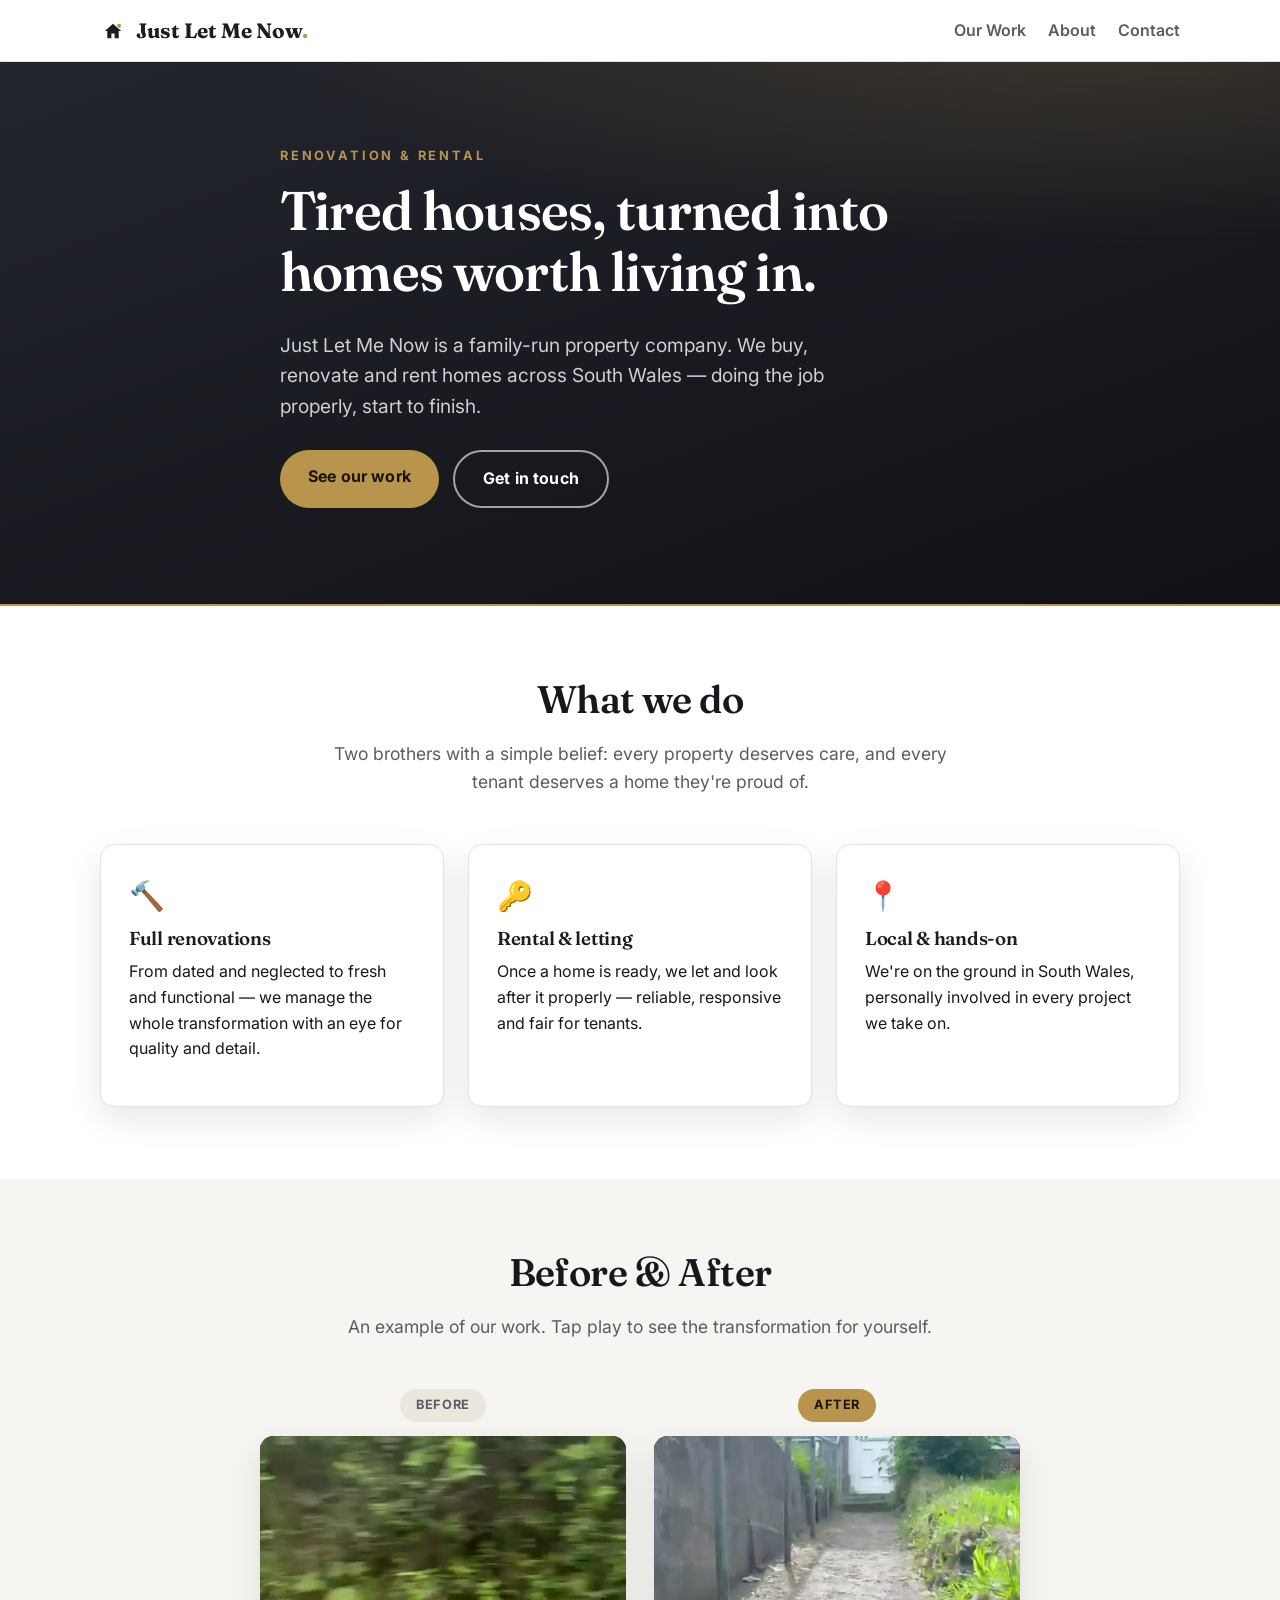
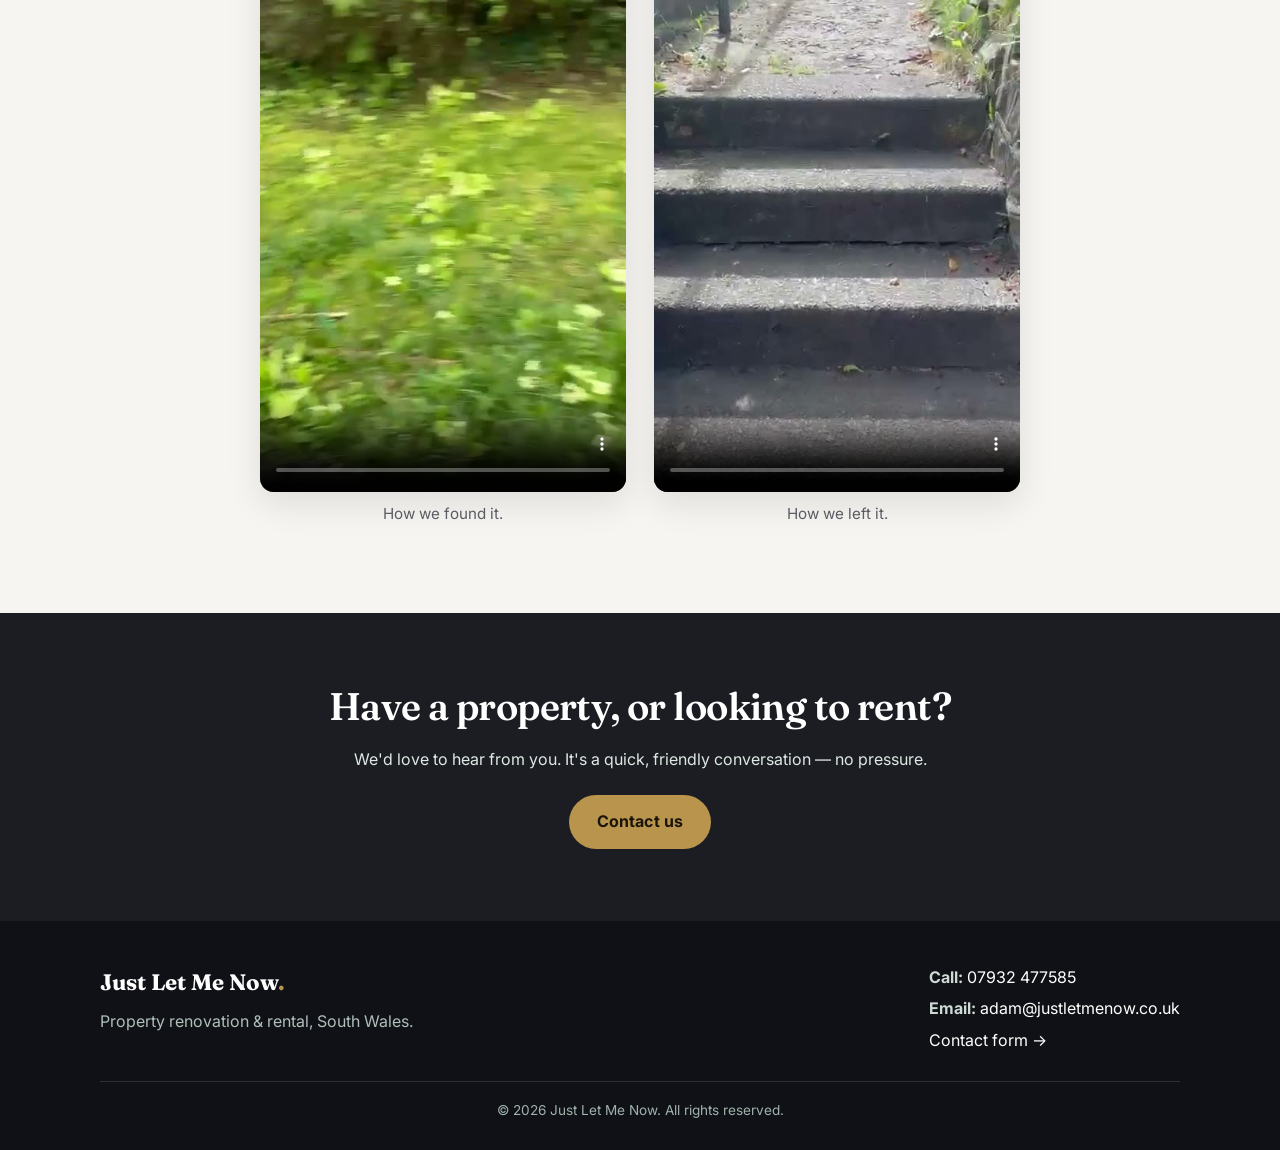
==== commit feadc7fc: "update email" ====
--- a/index.html
+++ b/index.html
@@ -128,7 +128,7 @@
         </div>
         <div>
           <p style="margin:0 0 6px;"><strong>Call:</strong> <a href="tel:+447932477585">07932 477585</a></p>
-          <p style="margin:0 0 6px;"><strong>Email:</strong> <a href="mailto:ashacks@gmail.com">ashacks@gmail.com</a></p>
+          <p style="margin:0 0 6px;"><strong>Email:</strong> <a href="mailto:adam@justletmenow.co.uk">adam@justletmenow.co.uk</a></p>
           <p style="margin:0;"><a href="contact.html">Contact form →</a></p>
         </div>
       </div>
